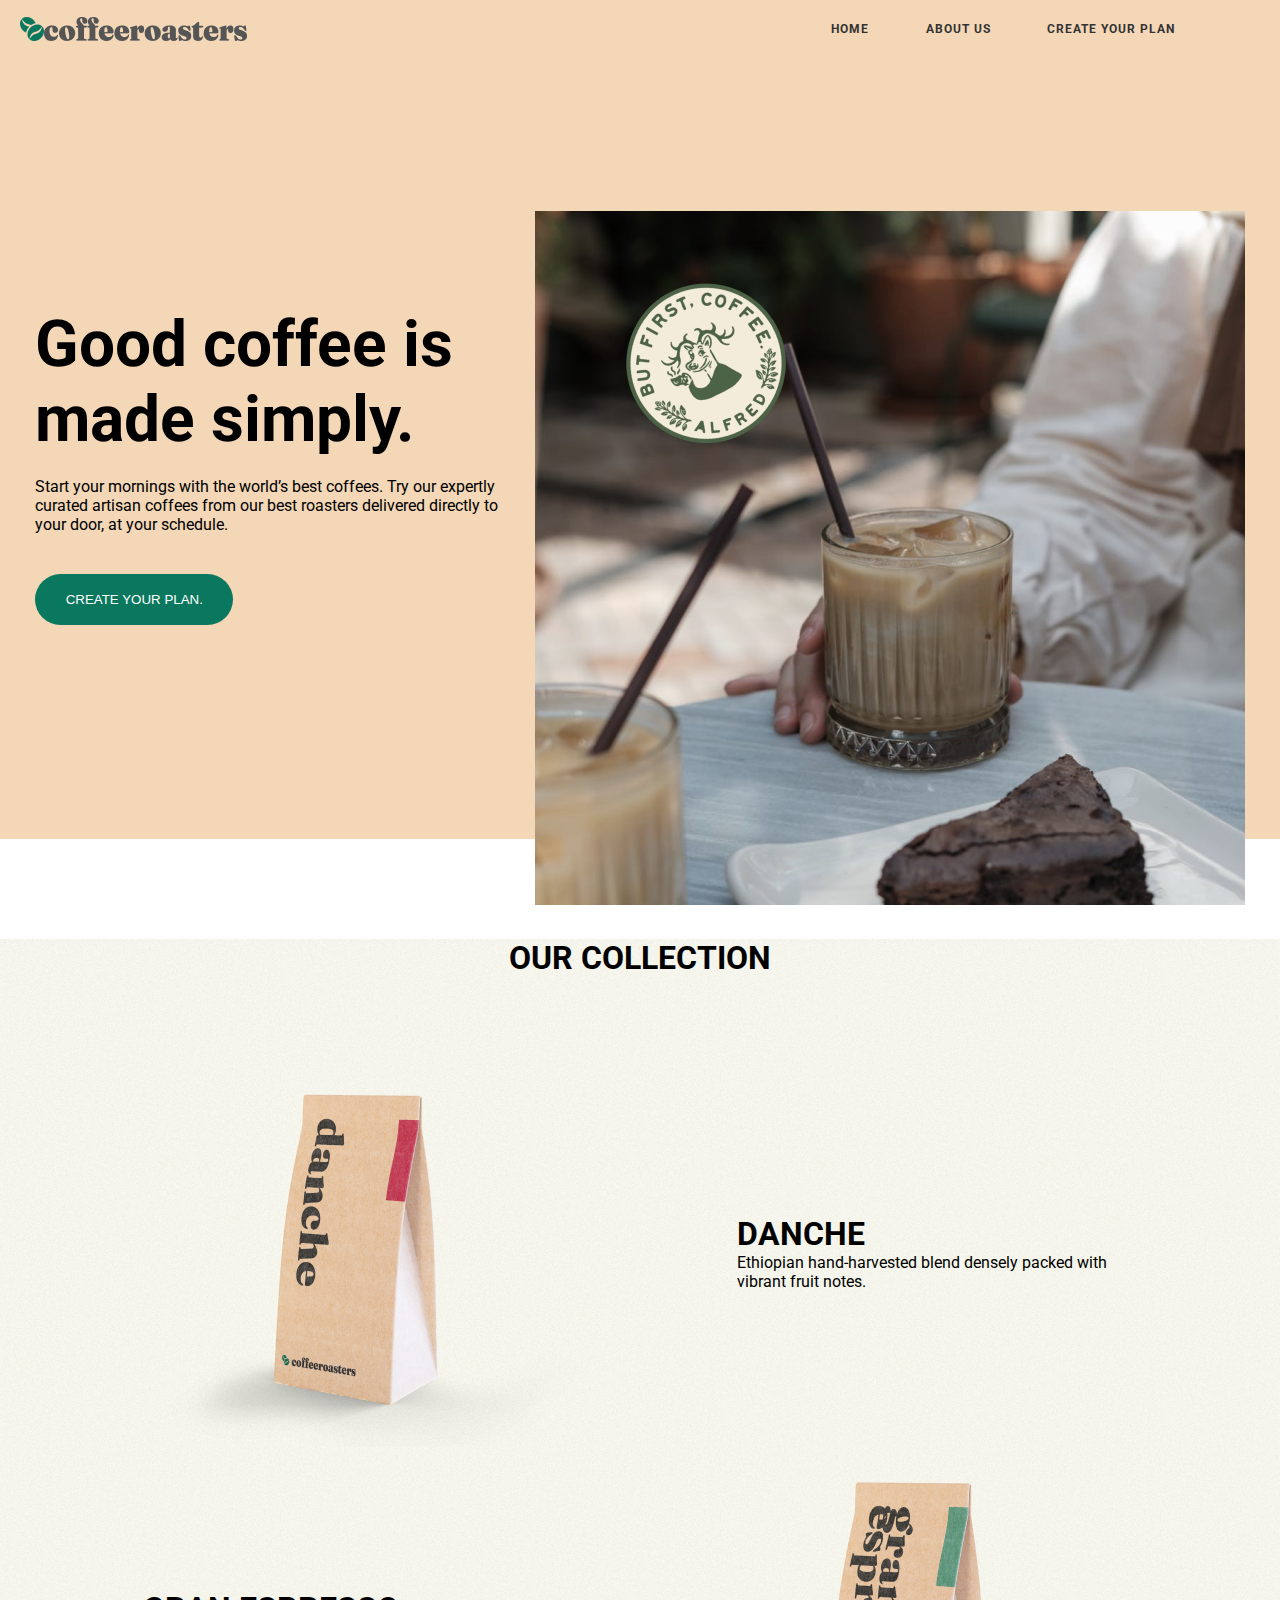
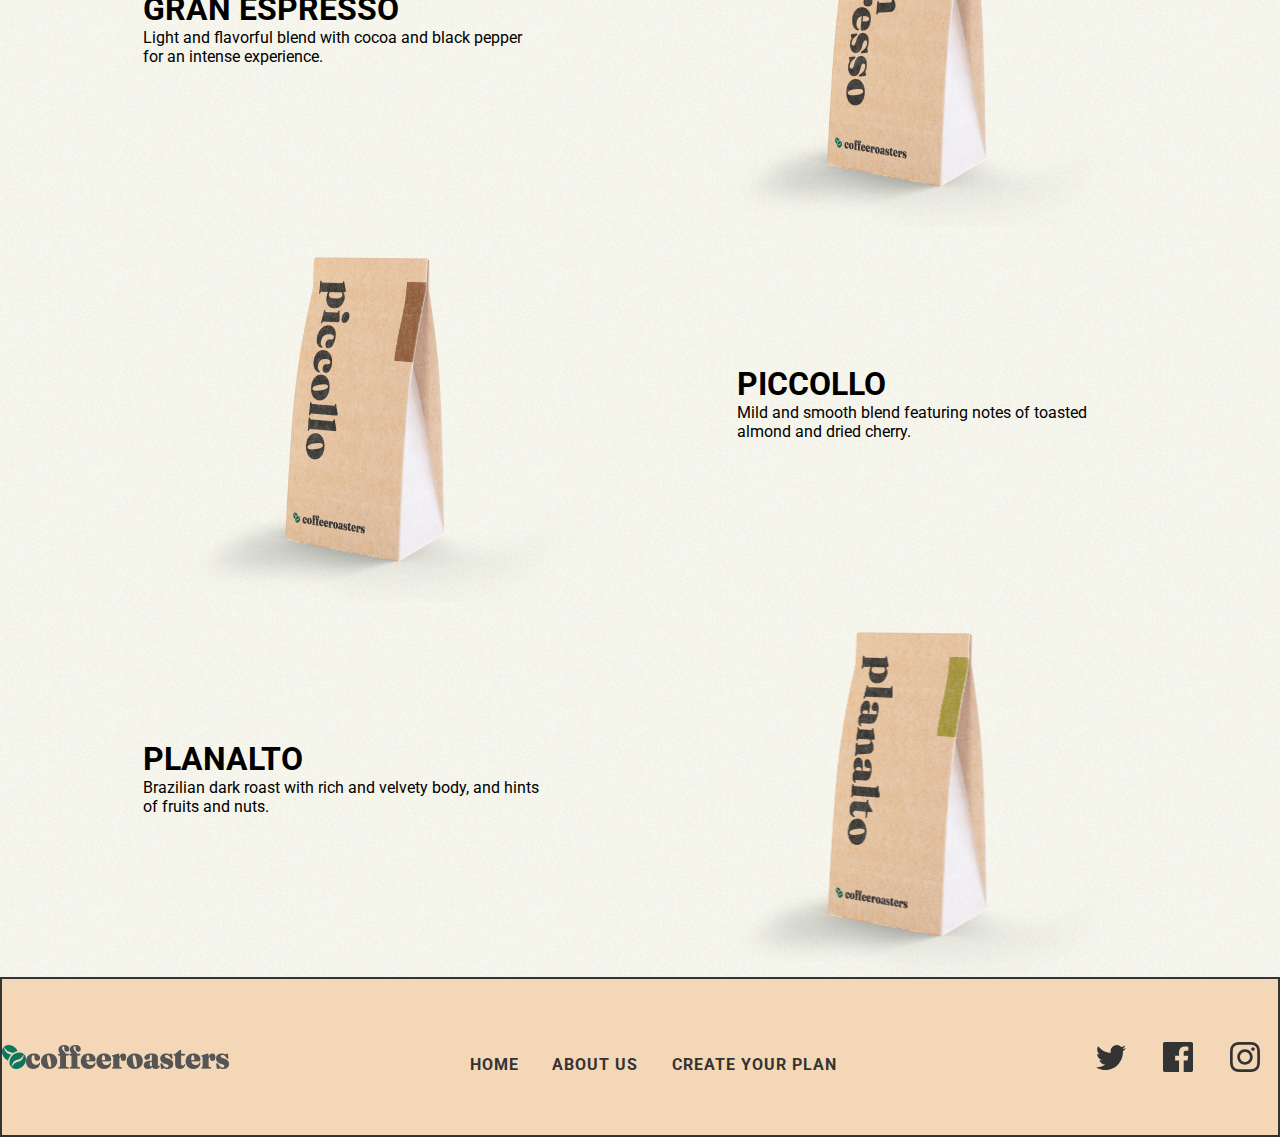
==== index.html @ 8855a99f "first commit" ====
<!DOCTYPE html>
<html lang="en">
<head>
    <meta charset="UTF-8">
    <meta name="viewport" content="width=device-width, initial-scale=1.0">
    <title>Document</title>
    <link href='https://fonts.googleapis.com/css?family=Roboto' rel='stylesheet'>
    <link rel="stylesheet" href="style.css">
</head>
<body>
   <main>
    <div class="box">
        <header>
            <img src="./img/Group 3614.png" alt="">
            <div class="alar">
                <a href="">HOME </a>
                <a href="">ABOUT US</a>
                <a href="">CREATE YOUR PLAN</a>
            </div>
          
        </header>
        <section class="section1">
            <div class="left1">
                <h1>Good coffee 
                    is made simply.</h1>
                    <p>Start your mornings with the world’s best coffees. Try our expertly curated artisan coffees from our best roasters delivered directly to your door, at your schedule.</p>
                    <button>
                        <p>CREATE YOUR PLAN.</p>
                    </button>
                    <img src="./img/image 40.png    " alt="">
            </div>
            <div class="right1">
                <img src="./img/Rectangle 679.png" alt="">
            </div>
        </section>

    </div>
    <div class="fon">
        <div class="box2">
            <center>
                <h1>
                    OUR COLLECTION
                </h1>
            </center>
           
            <section class="section2">
                <div class="bir">
                    <img src="./img/kopi4.png " alt="">
                    <div class="text">
                        <h1>DANCHE</h1>
                        <p>Ethiopian hand-harvested blend densely packed with vibrant fruit notes.</p>
                    </div>
                </div>
                <div class="ikki">
                    <div class="text2">
                        <h1>GRAN ESPRESSO</h1>
                        <p>Light and flavorful blend with cocoa and black pepper for an intense experience.</p>
                    </div>
                   
                    <img src="./img/kopi1 copy.png" alt="">
                </div>
                <div class="bir">
                    <img src="./img/kopi3.png " alt="">
                    <div class="text">
                        <h1>PICCOLLO</h1>
                        <p>Mild and smooth blend featuring notes of toasted almond and dried cherry.    </p>
                    </div>
                </div>
                <div class="ikki">
                    <div class="text2">
                        <h1>PLANALTO</h1>
                        <p>Brazilian dark roast with rich and velvety body, and hints of fruits and nuts.</p>
                    </div>
                   
                    <img class="ox" src="./img/kopi2.png" alt="">
                </div>
            </section>
        </div>
       </main> 
    </div>
   <footer>
    <img src="./img/Group 3614.png" alt="">
    <div class="alar">
        <a href="">HOME </a>
        <a href="">ABOUT US</a>
        <a href="">CREATE YOUR PLAN</a>
    </div>
    <div class="priloj">
        <img src="./img/Path (1).svg" alt="">
        <img src="./img/Path.svg" alt="">
        <img src="./img/Shape (1).svg" alt="">
    </div>
   </footer>
</body>
</html>
---- style.css ----
*{
/* Пример сброса CSS */
* {
    margin: 0;
    padding: 0;
    box-sizing: border-box;
}

}
.box{
    font-family: 'Roboto';
    background: #F3D7B7;

}
header a{
text-decoration: none;
color: #333333;
font-family: Roboto;
font-size: 12px;
font-weight: 700;
line-height: 14.06px;
letter-spacing: 1px;
text-align: left;
transition: 0.5s;

}
header{
    width: 94%;
    display: flex;
    align-items: center;
    justify-content: space-between;
    background: #F3D7B7;

}
header img{
    margin-left: 20px;
    margin-top: 17px;
}
.alar{
    margin-top: 17px;   
 display: flex;
 align-items: center;
 justify-content: space-around;
 width: 400px;
}
.alar a:hover {
    transform: scale(1.2);
}
.left1{
    width: 464px;
height: 367px;
top: 176px;
left: 50px;
gap: 0px;
border-radius: 100px 0px 0px 0px;
opacity: 0px;

}
.left1 button{
    width:198px;
height: 51px;
border-radius: 100px;
background: #0A775F;
border: none;
color: white;
padding-top: 18px;
}
.box{
    /* border: 1px solid; */
}
.section1{
    display: flex;
    align-items: center;
    justify-content: space-evenly;
    margin-top: 100px;
    background: #F3D7B7;

}
.left1 h1{
    font-family: Roboto;
font-size: 64px;
font-weight: 700;
line-height: 75px;
text-align: left;

}
.left1 p{
    
}
.left1 {
    margin: 0;
    padding: 0;
}
.left1 h1 {
    margin-bottom: 20px; /* Пространство под заголовком */
}
.left1 p {
    margin-bottom: 20px; /* Пространство под абзацем */
}
.left1 button {
    margin-top: 20px; /* Пространство над кнопкой */
}
.right1 img{
    position: relative;
    top: 70px;
    z-index: 10;
}
.left1 img{
    position: absolute;
    bottom: 430px;
    left: 600px;
    z-index: 20;
}
.section2{
    
  
    margin-top: 100px;

}
.box2{
    font-family: 'Roboto';
    margin-top: 100px;      
   
}
.box2 h1{
    
}
.text{
    width: 400px;
    height: 100px;
}
.bir{
    font-family: 'Roboto';
    display: flex;
    align-items: center;
    justify-content:space-evenly;
}
.ikki{
    font-family: 'Roboto';
    display: flex;
    align-items: center;
    justify-content:space-evenly;
}
.text2{
    width: 400px;
    height: 100px;
}
.section2 img{
    transition: 0.5s;
}
.section2 img:hover{
    transform: scale(1.1);
}
.ox{
    width: 451.25px;
height: 375px;
top: 1759px;
left: 159.45px;
gap: 0px;
opacity: 0px;

}
.fon{
    background-image: url('./img/Group\ 3615.png');
}
footer{
    background: #F3D7B7;
display: flex;
align-items: center;
justify-content: space-between;
width: 100%;
height: 160px;


}
footer .alar a{
    text-decoration: none;
    transition: 0.3s;
    font-family: 'Roboto';
    color:  #333333;
    font-family: Roboto;
font-size: 16px;
font-weight: 700;
line-height: 18.75px;
letter-spacing: 1px;
text-align: center;

}
.priloj{
    width: 200px;
    display: flex;
    align-items: center;
    justify-content: space-around;
}
footer .priloj img{
transition: 0.2s;
}
footer .priloj img:hover{
    transform: scale(1.2);  
}
footer{
    border: 2px solid #333333;
}
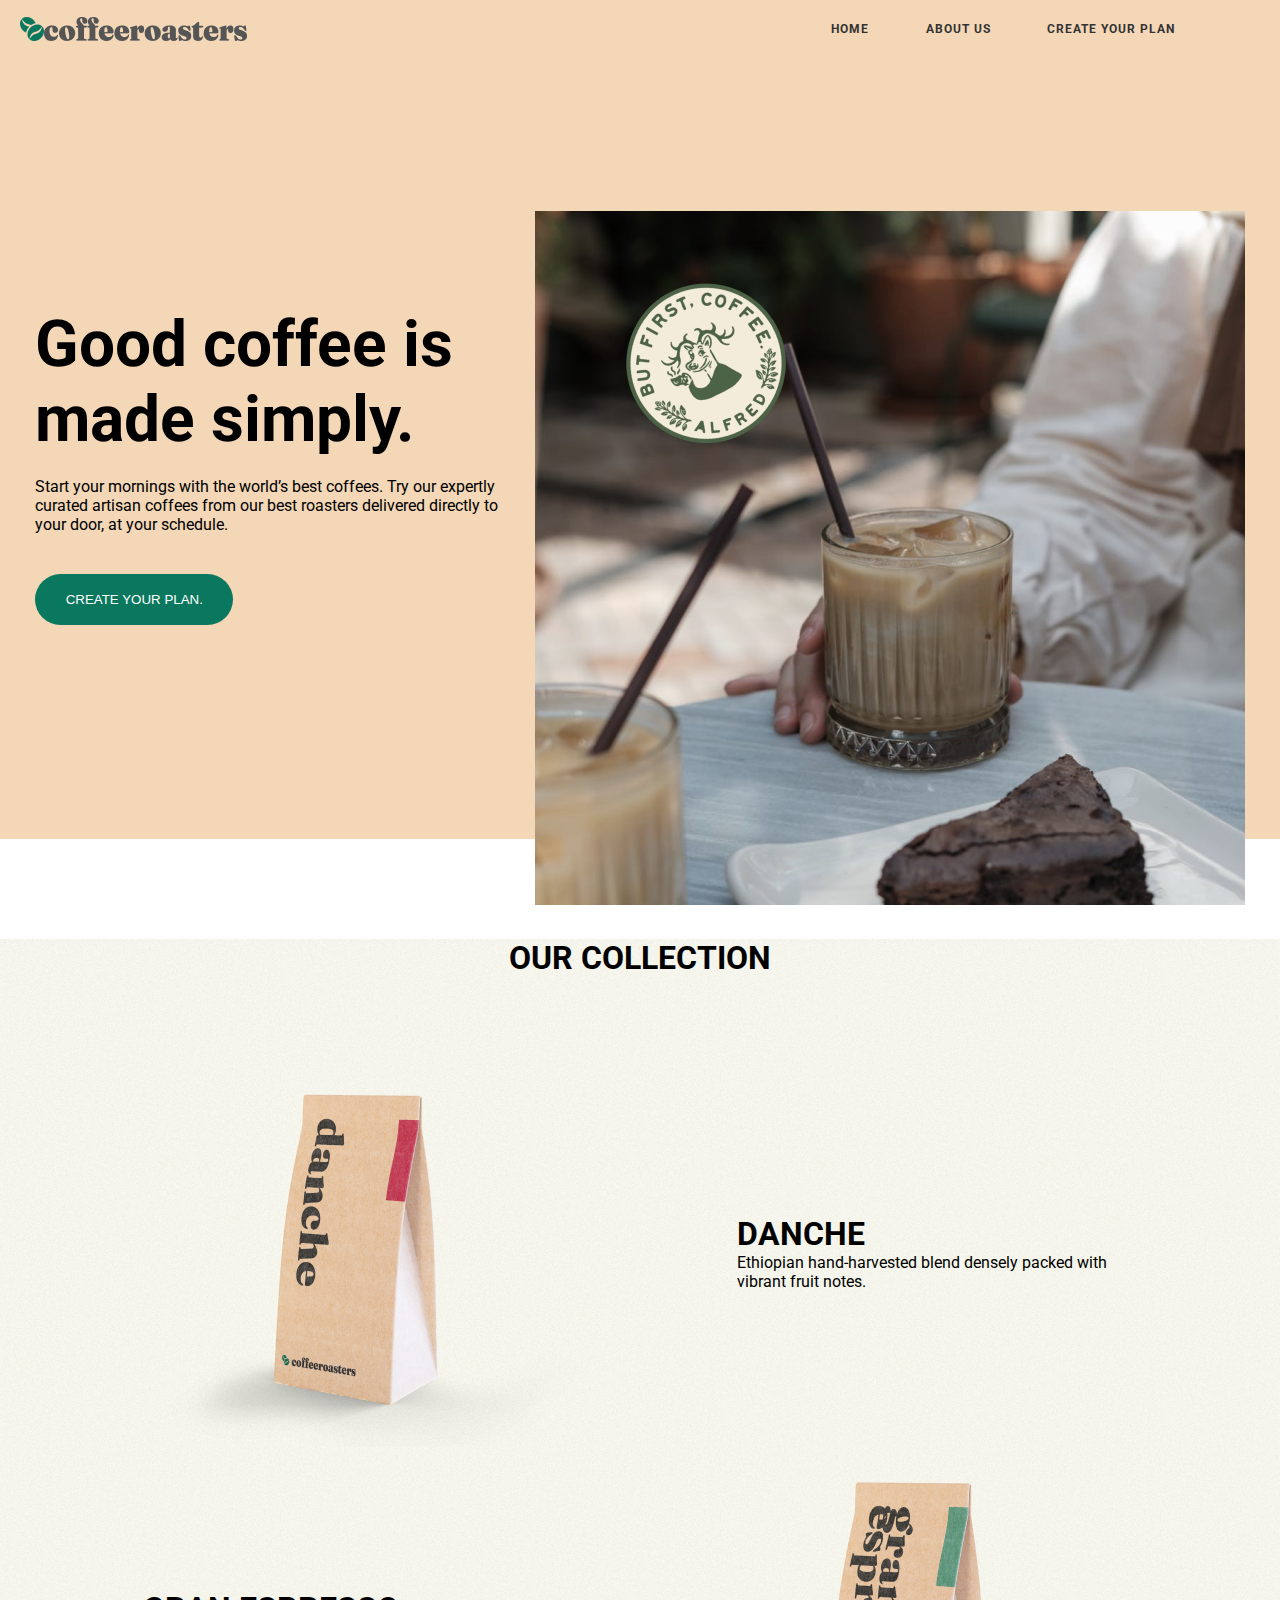
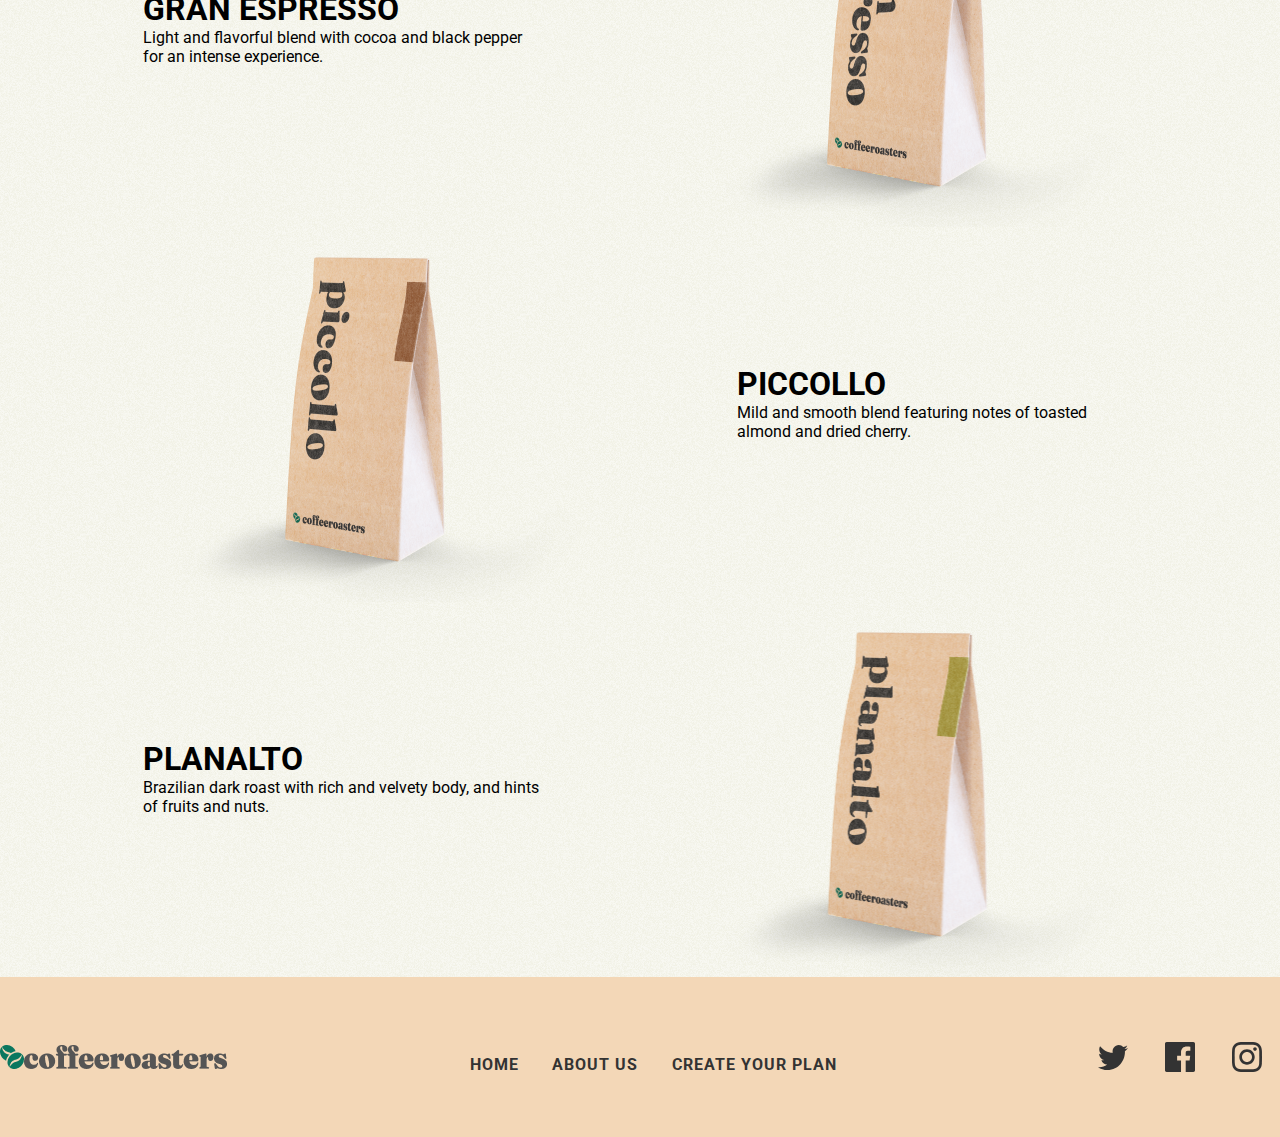
==== commit 1807bfa9: "salam" ====
--- a/index.html
+++ b/index.html
@@ -14,7 +14,7 @@
             <img src="./img/Group 3614.png" alt="">
             <div class="alar">
                 <a href="">HOME </a>
-                <a href="">ABOUT US</a>
+                <a href="./index2.html">ABOUT US</a>
                 <a href="">CREATE YOUR PLAN</a>
             </div>
           
@@ -82,7 +82,7 @@
     <img src="./img/Group 3614.png" alt="">
     <div class="alar">
         <a href="">HOME </a>
-        <a href="">ABOUT US</a>
+        <a href="./index2.html">ABOUT US</a>
         <a href="">CREATE YOUR PLAN</a>
     </div>
     <div class="priloj">
--- a/style.css
+++ b/style.css
@@ -198,6 +198,3 @@
 footer .priloj img:hover{
     transform: scale(1.2);  
 }
-footer{
-    border: 2px solid #333333;
-}